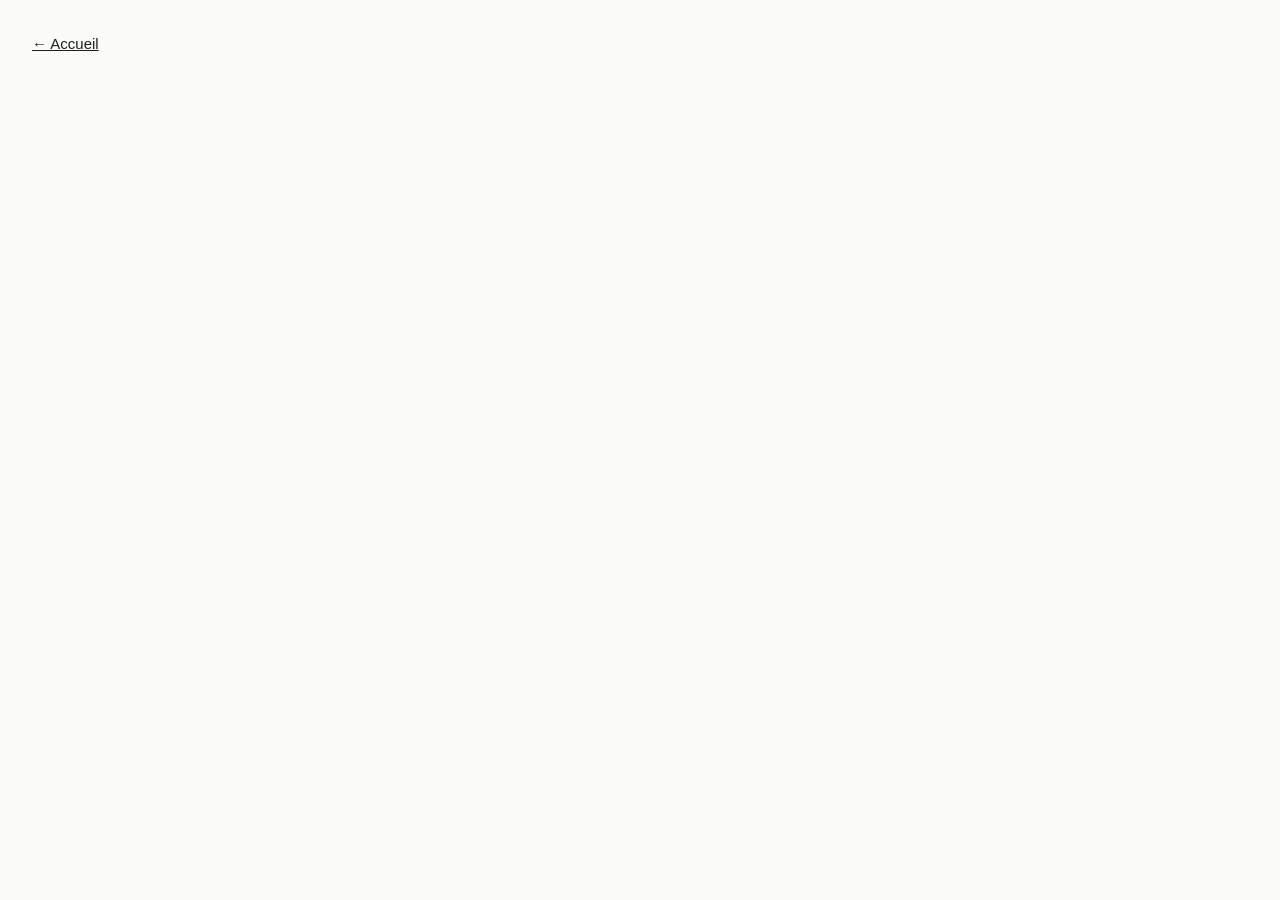
==== horaires-lieux.html @ 67353f93 "Version initiale stable du site" ====
<!DOCTYPE html><html lang="fr"><meta charset="utf-8"><title>Horaires & lieux</title><link rel="stylesheet" href="css/styles.css"><body><p style="padding:2rem"><a href="index.html">← Accueil</a></p></body></html>
---- css/styles.css ----
:root {
    --cream:#fbfcf8;
    --white:#fff;
    --sage:#97ad7b;
    --green:#6b8a48;
    --dark:#2f5838;
    --blue:#2f7798;
    --text:#1a211c;
    --line:#dce3d5;
    --serif:Georgia,"Times New Roman",serif;
    --sans:Arial,Helvetica,sans-serif;
    --content:1160px;
}

* { box-sizing:border-box; }
html { scroll-behavior:smooth; max-width:100%; overflow-x:clip; }
body {
    margin:0;
    max-width:100%;
    overflow-x:clip;
    background:var(--cream);
    color:var(--text);
    font:15px/1.55 var(--sans);
}
img { display:block; max-width:100%; }
a { color:inherit; }
h1,h2,h3,p,figure { margin-top:0; }
h1,h2,h3 {
    font-family:var(--serif);
    font-weight:400;
    color:var(--dark);
}
.sr-only {
    position:absolute!important;
    width:1px!important;
    height:1px!important;
    padding:0!important;
    margin:-1px!important;
    overflow:hidden!important;
    clip:rect(0,0,0,0)!important;
    white-space:nowrap!important;
    border:0!important;
}

.btn {
    min-height:46px;
    display:inline-flex;
    align-items:center;
    justify-content:center;
    padding:0 1.65rem;
    border:1px solid transparent;
    border-radius:999px;
    font:700 .92rem/1 var(--sans);
    text-decoration:none;
    cursor:pointer;
}
.btn-green { color:#fff; background:var(--green); }
.btn-outline {
    color:var(--dark);
    border-color:var(--green);
    background:rgba(255,255,255,.75);
}
.btn-blue { color:#fff; background:var(--blue); }

.site-header {
    position:relative;
    z-index:20;
    background:#fff;
}
.site-header__inner {
    width:min(calc(100% - 48px),var(--content));
    min-height:96px;
    margin:auto;
    display:flex;
    align-items:center;
    justify-content:space-between;
    gap:2rem;
}
.brand img { width:225px; }
.main-nav {
    display:flex;
    align-items:center;
    gap:2rem;
    font-weight:600;
}
.main-nav>a {
    position:relative;
    padding:.9rem 0;
    text-decoration:none;
    white-space:nowrap;
}
.main-nav>a.is-active { color:var(--green); }
.main-nav>a:not(.nav-button)::after {
    content:"";
    position:absolute;
    left:0;
    right:0;
    bottom:.45rem;
    height:1px;
    background:var(--green);
    transform:scaleX(0);
}
.main-nav>a.is-active::after,
.main-nav>a:hover::after { transform:scaleX(1); }
.main-nav .nav-button {
    min-height:44px;
    padding:0 1.55rem;
    display:inline-flex;
    align-items:center;
    border-radius:999px;
    background:var(--green);
    color:#fff;
}
.menu-toggle {
    display:none;
    border:0;
    background:transparent;
    padding:.5rem;
}
.menu-toggle>span:not(.sr-only) {
    width:24px;
    height:2px;
    display:block;
    margin:4px 0;
    background:var(--dark);
}

.hero {
    min-height:560px;
    display:grid;
    grid-template-columns:43% 57%;
    overflow:hidden;
    background:#fbfcf8;
}
.hero__copy {
    position:relative;
    z-index:2;
    display:flex;
    flex-direction:column;
    align-items:center;
    justify-content:center;
    padding:42px 34px 48px max(34px,calc((100vw - var(--content))/2));
    text-align:center;
}
.hero__ring {
    position:absolute;
    z-index:-1;
    width:555px;
    height:555px;
    left:max(-90px,calc((100vw - var(--content))/2 - 90px));
    top:10px;
    border:14px solid rgba(145,173,122,.14);
    border-right-color:transparent;
    border-radius:50%;
    transform:rotate(-18deg);
}
.hero__ring::after {
    content:"";
    position:absolute;
    inset:17px;
    border:3px solid rgba(145,173,122,.13);
    border-left-color:transparent;
    border-radius:50%;
}
.hero h1 {
    margin-bottom:15px;
    font-size:clamp(3.6rem,5vw,5rem);
    line-height:.98;
    letter-spacing:-.035em;
}
.hero h1>span { display:block; }
.hero h1 small {
    display:block;
    margin-top:.33em;
    color:var(--green);
    font-size:.46em;
}
.leaf-separator {
    width:150px;
    display:flex;
    align-items:center;
    gap:10px;
    margin:0 auto 14px;
    color:var(--green);
}
.leaf-separator span {
    flex:1;
    height:1px;
    background:var(--sage);
}
.leaf-separator b {
    font-size:12px;
    transform:rotate(45deg);
}
.hero__tagline {
    margin-bottom:23px;
    font-family:var(--serif);
    font-size:1.14rem;
    line-height:1.5;
}
.hero__tagline i {
    padding:0 .28rem;
    font-style:normal;
}
.hero__actions { display:flex; gap:12px; }
.hero__visual {
    position:relative;
    min-width:0;
    margin:0;
    overflow:hidden;
}
.hero__visual::before {
    content:"";
    position:absolute;
    z-index:2;
    inset:0 auto 0 0;
    width:120px;
    background:linear-gradient(90deg,#fbfcf8 0%,rgba(251,252,248,.82) 32%,rgba(251,252,248,.2) 72%,transparent);
}
.hero__visual img {
    width:100%;
    height:100%;
    object-fit:cover;
}

.benefits {
    padding:38px 24px 30px;
    background:#fff;
}
.benefits__grid {
    width:min(100%,var(--content));
    margin:auto;
    display:grid;
    grid-template-columns:repeat(6,1fr);
}
.benefit {
    padding:0 20px;
    text-align:center;
}
.benefit+.benefit { border-left:1px solid var(--line); }
.benefit__icon {
    width:78px;
    height:78px;
    margin:0 auto 9px;
    display:grid;
    place-items:center;
    border:7px double #e5eadf;
    border-radius:50%;
    color:var(--green);
}
.benefit__icon img {
    width:52px;
    height:52px;
    display:block;
    color:inherit;
}
.benefit__icon--yin {
    color:var(--dark);
}
.benefit h3 {
    margin-bottom:8px;
    font-size:1.45rem;
}
.benefit>span {
    width:28px;
    height:1px;
    display:block;
    margin:0 auto 12px;
    background:var(--green);
}
.benefit p {
    margin:0;
    font-size:.79rem;
    line-height:1.7;
}
.benefit--blue .benefit__icon,
.benefit--blue h3 { color:var(--blue); }
.benefit--blue>span { background:var(--blue); }

.activities {
    padding:16px 24px 14px;
    background:#fff;
}
.activities__grid {
    width:min(100%,var(--content));
    margin:auto;
    display:grid;
    grid-template-columns:1fr 1fr;
    gap:22px;
}
.activity {
    min-height:315px;
    display:grid;
    grid-template-columns:42% 58%;
    overflow:hidden;
    border-radius:7px;
}
.activity--taiji {
    background:linear-gradient(110deg,#f1f4e8,#e5ecd9);
}
.activity--qigong {
    background:linear-gradient(110deg,#edf4f7,#deebf1);
}
.activity__text {
    padding:34px 0 26px 30px;
}
.activity__text h3 {
    margin-bottom:14px;
    font-size:2.2rem;
}
.activity--qigong h3 { color:var(--blue); }
.activity__line {
    width:36px;
    height:1px;
    display:block;
    margin-bottom:18px;
    background:var(--green);
}
.activity--qigong .activity__line { background:var(--blue); }
.activity__text p {
    max-width:185px;
    margin-bottom:22px;
    font-size:.87rem;
    line-height:1.62;
}
.activity__image {
    height:100%;
    overflow:hidden;
    border:7px double rgba(107,138,72,.45);
    border-radius:52% 0 0 52%;
}
.activity--qigong .activity__image {
    border-color:rgba(47,119,152,.42);
}
.activity__image img {
    width:100%;
    height:100%;
    object-fit:cover;
}

.lower {
    position:relative;
    width:min(calc(100% - 48px),var(--content));
    margin:auto;
    display:grid;
    grid-template-columns:1fr 1fr;
    align-items:start;
}
.lower::after {
    content:"";
    position:absolute;
    z-index:-1;
    left:50%;
    bottom:0;
    width:100vw;
    height:78px;
    transform:translateX(-50%);
    opacity:.5;
    background:
        linear-gradient(165deg,transparent 0 45%,#d3dfc8 46% 58%,transparent 59%),
        linear-gradient(15deg,transparent 0 48%,#e8eee2 49% 65%,transparent 66%);
}
.intro {
    min-height:440px;
    padding:46px 58px 72px 40px;
}
.intro h2 {
    margin-bottom:12px;
    text-align:center;
    font-size:2rem;
}
.leaf-separator--small {
    width:28px;
    margin-bottom:27px;
}
.intro p {
    margin-bottom:18px;
    line-height:1.65;
}
.intro__button {
    display:flex;
    width:fit-content;
    margin:36px auto 0;
}

.registration {
    padding:16px 24px 17px;
    border-radius:7px;
    background:linear-gradient(135deg,#fafaf5,#eef2e7);
}
.registration h2 {
    margin-bottom:1px;
    font-size:1.95rem;
}
.registration>p {
    margin-bottom:11px;
    font-size:.82rem;
}
.form-grid {
    display:grid;
    grid-template-columns:1fr 1fr;
    gap:7px 12px;
}
.form-grid label {
    display:block;
    font-size:.76rem;
    line-height:1.35;
}
.form-grid em {
    color:#bd4c42;
    font-style:normal;
}
.form-grid input {
    width:100%;
    height:34px;
    display:block;
    margin-top:3px;
    padding:5px 8px;
    border:1px solid #d4d9d0;
    border-radius:4px;
    background:#fff;
    font:inherit;
}
.field-birth { grid-column:2; }
.field-full { grid-column:1/-1; }
.form-submit {
    width:100%;
    min-height:35px;
    margin-top:10px;
    border-radius:4px;
}
.privacy {
    margin:9px 0 0;
    color:#5d665f;
    text-align:center;
    font-size:.68rem;
    line-height:1.45;
}

.site-footer {
    padding:22px max(24px,calc((100vw - var(--content))/2)) 12px;
    color:#fff;
    background:linear-gradient(100deg,#829e68,#67894c);
}
.site-footer__inner {
    display:grid;
    grid-template-columns:1.15fr 1fr .8fr;
    gap:55px;
    align-items:center;
}
.footer-brand img {
    width:205px;
    filter:brightness(0) invert(1);
    opacity:.95;
}
.site-footer h2 {
    margin:0 0 6px;
    color:#fff;
    font:700 .9rem var(--sans);
}
.site-footer p { margin:2px 0; }
.site-footer a {
    color:#fff;
    text-decoration:none;
}
.footer-contact { font-size:.8rem; }
.social-circle {
    width:34px;
    height:34px;
    display:grid;
    place-items:center;
    border-radius:50%;
    background:#fff;
    color:var(--green)!important;
    font:700 1.2rem var(--serif);
    text-decoration:none!important;
}
.social-circle:hover,
.social-circle:focus-visible {
    transform:translateY(-1px);
    outline:2px solid rgba(255,255,255,.65);
    outline-offset:3px;
}
.site-footer__bottom {
    margin-top:14px;
    padding-top:10px;
    display:flex;
    justify-content:space-between;
    gap:20px;
    border-top:1px solid rgba(255,255,255,.18);
    font-size:.68rem;
}
.site-footer__bottom p { margin:0; }
.site-footer__bottom span { padding:0 12px; }

@media (max-width:1020px) {
    .brand img { width:190px; }
    .main-nav { gap:1.1rem; }
    .hero {
        grid-template-columns:46% 54%;
        min-height:500px;
    }
    .hero h1 { font-size:3.55rem; }
    .hero__ring {
        width:485px;
        height:485px;
    }
    .benefits__grid {
        grid-template-columns:repeat(3,1fr);
        row-gap:34px;
    }
    .benefit:nth-child(4) { border-left:0; }
    .activity { grid-template-columns:47% 53%; }
    .lower { grid-template-columns:44% 56%; }
    .intro { padding-inline:22px 30px; }
}

@media (max-width:760px) {
    .site-header__inner { min-height:76px; }
    .brand img { width:168px; }
    .menu-toggle { display:block; }

    .main-nav {
        position:absolute;
        top:100%;
        left:0;
        right:0;
        display:none;
        flex-direction:column;
        align-items:stretch;
        gap:0;
        padding:12px 20px 20px;
        background:#fff;
        border-top:1px solid var(--line);
    }
    .main-nav.is-open { display:flex; }
    .main-nav>a { padding:.8rem 0; }
    .main-nav .nav-button {
        justify-content:center;
        margin-top:.5rem;
        padding:.8rem 1rem;
    }

    .hero {
        display:flex;
        flex-direction:column;
        min-height:0;
    }
    .hero__copy {
        min-height:420px;
        padding:52px 24px 42px;
    }
    .hero__ring {
        width:400px;
        height:400px;
        left:50%;
        top:10px;
        transform:translateX(-50%) rotate(-18deg);
    }
    .hero h1 {
        font-size:clamp(3rem,12vw,4.1rem);
    }
    .hero__visual { height:360px; }
    .hero__visual::before {
        width:100%;
        height:55px;
        inset:0 0 auto;
        background:linear-gradient(180deg,#fbfcf8,transparent);
    }

    .benefits {
        padding:28px 14px 24px;
    }
    .benefits__grid {
        grid-template-columns:repeat(3,1fr);
        row-gap:22px;
    }
    .benefit {
        padding:0 10px;
    }
    .benefit:nth-child(4) { border-left:0; }
    .benefit__icon {
        width:62px;
        height:62px;
        border-width:5px;
        margin-bottom:6px;
    }
    .benefit__icon img {
        width:40px;
        height:40px;
    }
    .benefit h3 {
        margin-bottom:5px;
        font-size:1.12rem;
    }
    .benefit>span {
        margin-bottom:8px;
    }
    .benefit p {
        font-size:.71rem;
        line-height:1.45;
    }

    .activities__grid { grid-template-columns:1fr; }

    .lower {
        width:min(calc(100% - 32px),var(--content));
        grid-template-columns:1fr;
    }
    .intro {
        min-height:auto;
        padding:44px 20px 70px;
    }

    .registration { margin-bottom:20px; }

    .site-footer__inner {
        grid-template-columns:1fr 1fr;
        gap:28px;
    }
    .footer-social { grid-column:1/-1; }

    .site-footer__bottom {
        flex-direction:column;
    }
}

@media (max-width:520px) {
    .hero__actions {
        flex-direction:column;
        width:min(100%,280px);
    }
    .hero__actions .btn { width:100%; }

    .benefits__grid { grid-template-columns:repeat(2,1fr); }
    .benefit,
    .benefit:nth-child(even),
    .benefit:nth-child(4) { border-left:0; }
    .benefit:nth-child(even) { border-left:1px solid var(--line); }
    .benefit+.benefit {
        padding-top:0;
        border-top:0;
    }
    .benefit:nth-child(n+3) {
        padding-top:18px;
        border-top:1px solid var(--line);
    }

    .activity { grid-template-columns:1fr; }
    .activity__text { padding:28px; }
    .activity__text p { max-width:none; }
    .activity__image {
        min-height:280px;
        border-radius:45% 45% 0 0;
    }

    .form-grid { grid-template-columns:1fr; }
    .field-birth,
    .field-full { grid-column:auto; }

    .site-footer__inner { grid-template-columns:1fr; }
}
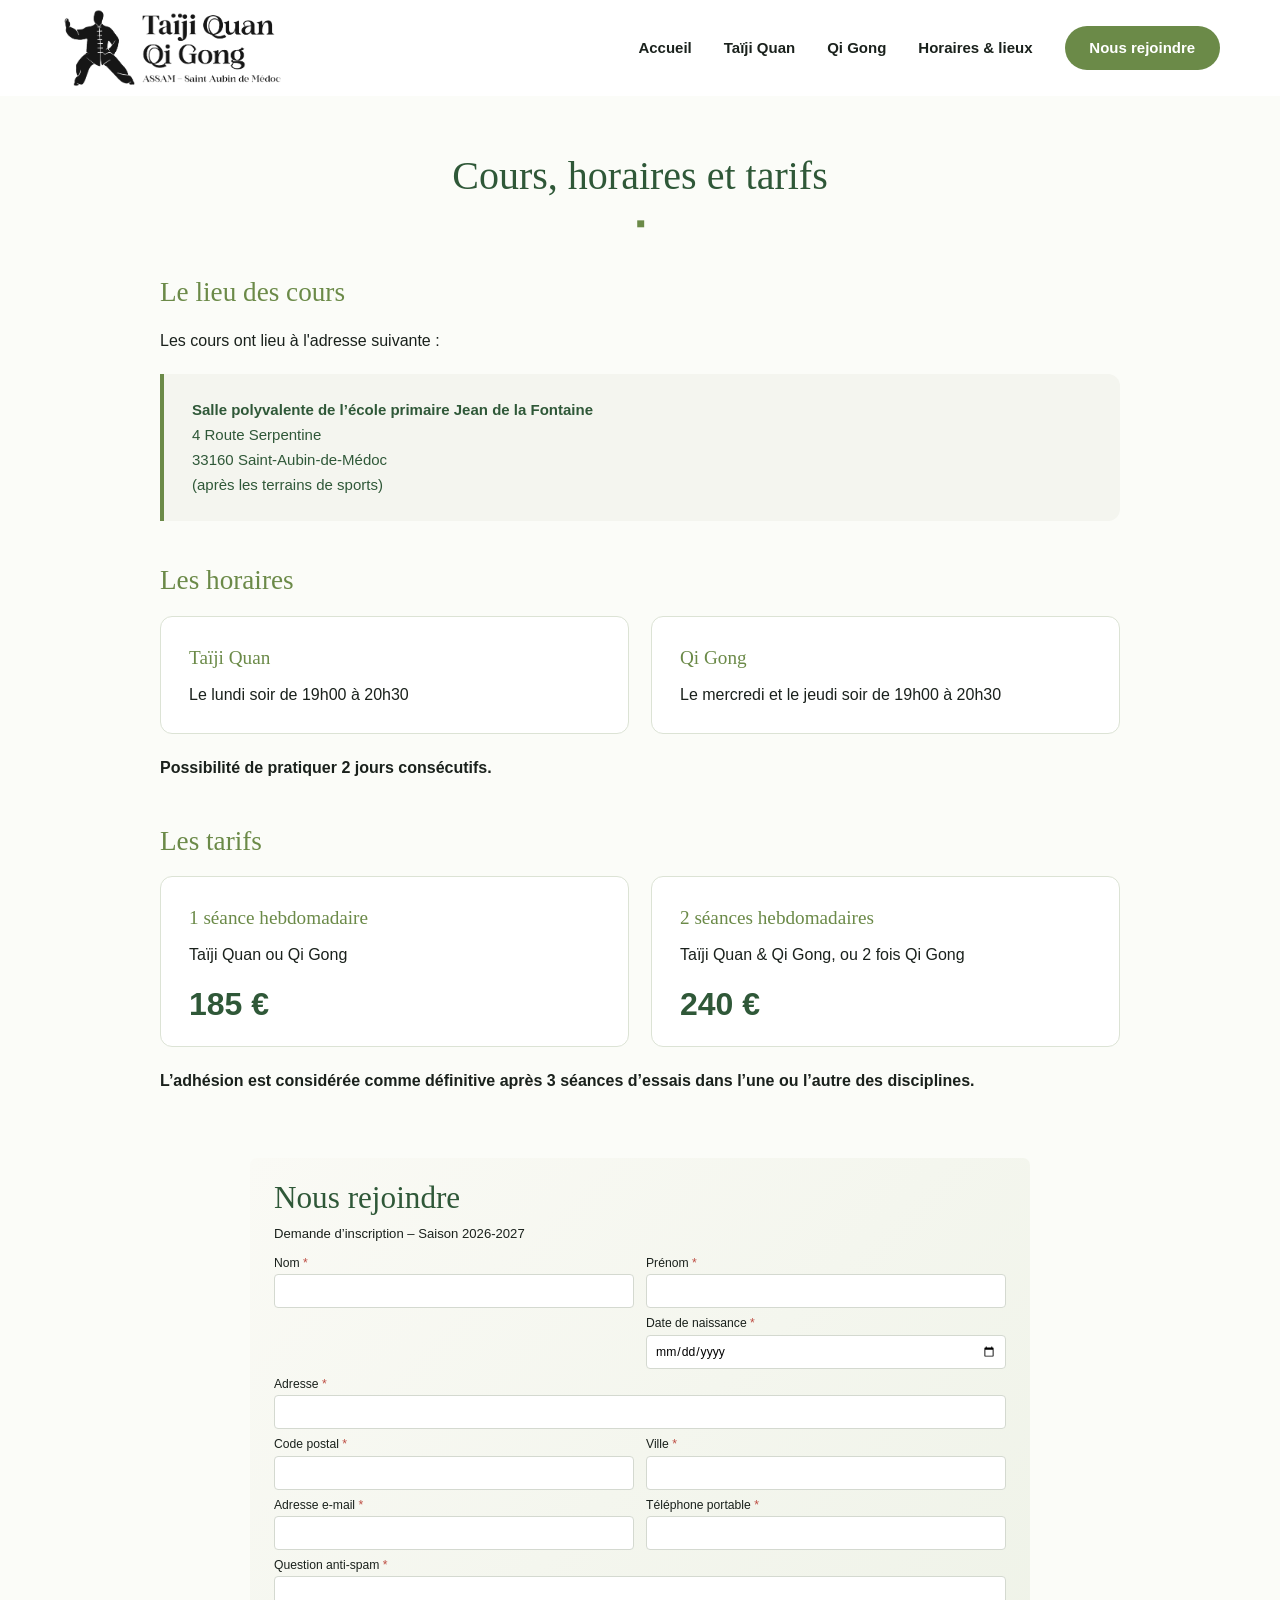
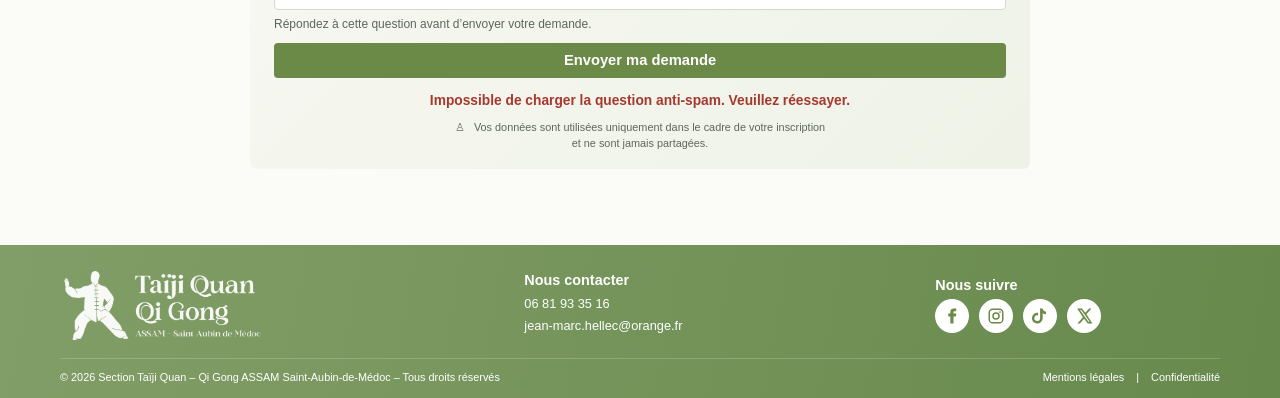
==== commit e34720f4: "Créer la page cours horaires et tarifs" ====
--- a/horaires-lieux.html
+++ b/horaires-lieux.html
@@ -1 +1,184 @@
-<!DOCTYPE html><html lang="fr"><meta charset="utf-8"><title>Horaires & lieux</title><link rel="stylesheet" href="css/styles.css"><body><p style="padding:2rem"><a href="index.html">← Accueil</a></p></body></html>+<!DOCTYPE html>
+<html lang="fr">
+<head>
+    <meta charset="UTF-8">
+    <meta name="viewport" content="width=device-width, initial-scale=1.0">
+    <meta name="description" content="Découvrez les cours de Taïji Quan et Qi Gong à Saint-Aubin-de-Médoc : horaires, tarifs et lieu des cours.">
+    <meta name="robots" content="index,follow">
+    <title>Cours, horaires et tarifs Taïji Quan &amp; Qi Gong à Saint-Aubin-de-Médoc | ASSAM</title>
+    <link rel="stylesheet" href="css/styles.css">
+</head>
+<body>
+<header class="site-header">
+    <div class="site-header__inner">
+        <a class="brand" href="index.html" aria-label="Accueil - Taïji Quan et Qi Gong ASSAM Saint-Aubin-de-Médoc">
+            <img src="assets/images/logo.png" alt="Taïji Quan Qi Gong ASSAM Saint-Aubin-de-Médoc">
+        </a>
+
+        <button class="menu-toggle" type="button" aria-expanded="false" aria-controls="main-nav">
+            <span></span><span></span><span></span>
+            <span class="sr-only">Ouvrir le menu</span>
+        </button>
+
+        <nav id="main-nav" class="main-nav" aria-label="Navigation principale">
+            <a href="index.html">Accueil</a>
+            <a href="tai-ji-quan.html">Taïji Quan</a>
+            <a href="qi-gong.html">Qi Gong</a>
+            <a href="horaires-lieux.html">Horaires &amp; lieux</a>
+            <a class="nav-button" href="#inscription">Nous rejoindre</a>
+        </nav>
+    </div>
+</header>
+
+<main class="inner-page">
+    <article class="inner-page__content schedule-page" aria-labelledby="inner-page-title">
+        <h1 id="inner-page-title">Cours, horaires et tarifs</h1>
+
+        <div class="leaf-separator leaf-separator--small" aria-hidden="true">
+            <b>◆</b>
+        </div>
+
+        <section class="schedule-section" aria-labelledby="location-title">
+            <h2 id="location-title">Le lieu des cours</h2>
+            <p>Les cours ont lieu à l'adresse suivante :</p>
+            <address class="course-address">
+                <strong>Salle polyvalente de l’école primaire Jean de la Fontaine</strong>
+                <span>4 Route Serpentine</span>
+                <span>33160 Saint-Aubin-de-Médoc</span>
+                <span>(après les terrains de sports)</span>
+            </address>
+        </section>
+
+        <section class="schedule-section" aria-labelledby="schedule-title">
+            <h2 id="schedule-title">Les horaires</h2>
+            <div class="schedule-grid">
+                <div class="schedule-card">
+                    <h3>Taïji Quan</h3>
+                    <p>Le lundi soir de 19h00 à 20h30</p>
+                </div>
+                <div class="schedule-card">
+                    <h3>Qi Gong</h3>
+                    <p>Le mercredi et le jeudi soir de 19h00 à 20h30</p>
+                </div>
+            </div>
+            <p class="schedule-note">Possibilité de pratiquer 2 jours consécutifs.</p>
+        </section>
+
+        <section class="schedule-section" aria-labelledby="pricing-title">
+            <h2 id="pricing-title">Les tarifs</h2>
+            <div class="pricing-grid">
+                <div class="pricing-card">
+                    <h3>1 séance hebdomadaire</h3>
+                    <p>Taïji Quan ou Qi Gong</p>
+                    <strong class="price">185 €</strong>
+                </div>
+                <div class="pricing-card">
+                    <h3>2 séances hebdomadaires</h3>
+                    <p>Taïji Quan &amp; Qi Gong, ou 2 fois Qi Gong</p>
+                    <strong class="price">240 €</strong>
+                </div>
+            </div>
+            <p class="trial-note">L’adhésion est considérée comme définitive après 3 séances d’essais dans l’une ou l’autre des disciplines.</p>
+        </section>
+    </article>
+
+    <section class="inner-registration-wrapper" aria-label="Inscription">
+        <section id="inscription" class="registration" aria-labelledby="registration-title">
+            <h2 id="registration-title">Nous rejoindre</h2>
+            <p>Demande d’inscription – Saison 2026-2027</p>
+
+            <form action="sheet.php" method="post">
+                <div class="form-grid">
+                    <label>Nom <em>*</em>
+                        <input type="text" name="nom" autocomplete="family-name" required>
+                    </label>
+
+                    <label>Prénom <em>*</em>
+                        <input type="text" name="prenom" autocomplete="given-name" required>
+                    </label>
+
+                    <label class="field-birth">Date de naissance <em>*</em>
+                        <input type="date" name="naissance" autocomplete="bday" required>
+                    </label>
+
+                    <label class="field-full">Adresse <em>*</em>
+                        <input type="text" name="adresse" autocomplete="street-address" required>
+                    </label>
+
+                    <label>Code postal <em>*</em>
+                        <input type="text" name="code_postal" autocomplete="postal-code" inputmode="numeric" required>
+                    </label>
+
+                    <label>Ville <em>*</em>
+                        <input type="text" name="ville" autocomplete="address-level2" required>
+                    </label>
+
+                    <label>Adresse e-mail <em>*</em>
+                        <input type="email" name="email" autocomplete="email" required>
+                    </label>
+
+                    <label>Téléphone portable <em>*</em>
+                        <input type="tel" name="telephone" autocomplete="tel" required>
+                    </label>
+
+                    <label class="honeypot" aria-hidden="true">Ne pas remplir ce champ
+                        <input type="text" name="website" tabindex="-1" autocomplete="off">
+                    </label>
+
+                    <label class="field-full captcha-field"><span id="captcha-question">Question anti-spam</span> <em>*</em>
+                        <input type="number" name="captcha" inputmode="numeric" aria-describedby="captcha-help" required>
+                        <input type="hidden" name="captcha_token" id="captcha-token">
+                        <small id="captcha-help">Répondez à cette question avant d’envoyer votre demande.</small>
+                    </label>
+                </div>
+
+                <button class="btn btn-green form-submit" type="submit">Envoyer ma demande</button>
+
+                <p class="form-status" role="status" aria-live="polite"></p>
+
+                <p class="privacy">♙ &nbsp; Vos données sont utilisées uniquement dans le cadre de votre inscription<br>et ne sont jamais partagées.</p>
+            </form>
+        </section>
+    </section>
+</main>
+
+<footer class="site-footer">
+    <div class="site-footer__inner">
+        <div class="footer-brand">
+            <img src="assets/images/logo.png" alt="Taïji Quan Qi Gong ASSAM Saint-Aubin-de-Médoc">
+        </div>
+
+        <div class="footer-contact">
+            <h2>Nous contacter</h2>
+            <p><a href="tel:+33681933516">06 81 93 35 16</a></p>
+            <p><a href="mailto:jean-marc.hellec@orange.fr">jean-marc.hellec@orange.fr</a></p>
+        </div>
+
+        <div class="footer-social">
+            <h2>Nous suivre</h2>
+            <div class="social-links">
+                <a class="social-circle" href="#" aria-label="Facebook de la section Taïji Quan et Qi Gong">
+                    <svg viewBox="0 0 24 24" aria-hidden="true"><path d="M14 8.5V6.8c0-.8.5-1 1-1h2.6V2.1L14.4 2C11 2 9.8 4 9.8 6.5v2H7v4.2h2.8V22H14v-9.3h3.2l.5-4.2H14Z"/></svg>
+                </a>
+                <a class="social-circle" href="#" aria-label="Instagram de la section Taïji Quan et Qi Gong">
+                    <svg viewBox="0 0 24 24" aria-hidden="true"><path d="M7.5 2h9A5.5 5.5 0 0 1 22 7.5v9a5.5 5.5 0 0 1-5.5 5.5h-9A5.5 5.5 0 0 1 2 16.5v-9A5.5 5.5 0 0 1 7.5 2Zm0 2A3.5 3.5 0 0 0 4 7.5v9A3.5 3.5 0 0 0 7.5 20h9a3.5 3.5 0 0 0 3.5-3.5v-9A3.5 3.5 0 0 0 16.5 4h-9Zm9.8 1.5a1.2 1.2 0 1 1 0 2.4 1.2 1.2 0 0 1 0-2.4ZM12 7a5 5 0 1 1 0 10 5 5 0 0 1 0-10Zm0 2a3 3 0 1 0 0 6 3 3 0 0 0 0-6Z"/></svg>
+                </a>
+                <a class="social-circle" href="#" aria-label="TikTok de la section Taïji Quan et Qi Gong">
+                    <svg viewBox="0 0 24 24" aria-hidden="true"><path d="M15.6 2c.3 2.5 1.7 4 4.4 4.2v3.4a8 8 0 0 1-4.4-1.3v6.5A7.2 7.2 0 1 1 9.4 7.7v3.5a3.8 3.8 0 1 0 2.7 3.6V2h3.5Z"/></svg>
+                </a>
+                <a class="social-circle" href="#" aria-label="X de la section Taïji Quan et Qi Gong">
+                    <svg viewBox="0 0 24 24" aria-hidden="true"><path d="M18.9 2H22l-6.8 7.8L23.2 22H17l-4.9-6.4L6.5 22H3.3l7.3-8.4L2.9 2h6.4l4.4 5.8L18.9 2Zm-1.1 17.8h1.7L8.4 4.1H6.6l11.2 15.7Z"/></svg>
+                </a>
+            </div>
+        </div>
+    </div>
+
+    <div class="site-footer__bottom">
+        <p>© 2026 Section Taïji Quan – Qi Gong ASSAM Saint-Aubin-de-Médoc – Tous droits réservés</p>
+        <p><a href="#">Mentions légales</a><span>|</span><a href="#">Confidentialité</a></p>
+    </div>
+</footer>
+
+<script src="js/main.js"></script>
+</body>
+</html>
--- a/css/styles.css
+++ b/css/styles.css
@@ -660,3 +660,195 @@
 
     .site-footer__inner { grid-template-columns:1fr; }
 }
+
+/* Course location, schedule and pricing */
+.schedule-section {
+    margin-top:42px;
+}
+.schedule-section h2 {
+    margin-top:0;
+}
+.course-address {
+    padding:24px 28px;
+    border-left:4px solid var(--green);
+    border-radius:0 12px 12px 0;
+    background:#f4f5ef;
+    color:var(--dark);
+    font-style:normal;
+    line-height:1.65;
+}
+.course-address strong,
+.course-address span {
+    display:block;
+}
+.schedule-grid,
+.pricing-grid {
+    display:grid;
+    grid-template-columns:repeat(2,minmax(0,1fr));
+    gap:22px;
+}
+.schedule-card,
+.pricing-card {
+    padding:26px 28px;
+    border:1px solid var(--line);
+    border-radius:12px;
+    background:#fff;
+}
+.schedule-card h3,
+.pricing-card h3 {
+    margin-bottom:10px;
+    color:var(--green);
+    font-size:1.2rem;
+}
+.schedule-page .schedule-card p,
+.schedule-page .pricing-card p {
+    margin-bottom:0;
+    line-height:1.55;
+}
+.price {
+    display:block;
+    margin-top:20px;
+    color:var(--dark);
+    font-size:2rem;
+    line-height:1;
+}
+.schedule-page .schedule-note,
+.schedule-page .trial-note {
+    margin-top:20px;
+    font-weight:600;
+}
+
+@media (max-width:760px) {
+    .schedule-grid,
+    .pricing-grid {
+        grid-template-columns:1fr;
+    }
+}
+
+@media (max-width:520px) {
+    .course-address,
+    .schedule-card,
+    .pricing-card {
+        padding:21px 20px;
+    }
+}
+
+/* Social links and registration form feedback */
+.social-links {
+    display:flex;
+    align-items:center;
+    gap:10px;
+}
+.social-circle {
+    display:inline-flex;
+    align-items:center;
+    justify-content:center;
+}
+.social-circle svg {
+    width:18px;
+    height:18px;
+    fill:currentColor;
+}
+.captcha-field small {
+    display:block;
+    margin-top:6px;
+    color:#5d665f;
+    font-size:.75rem;
+    font-style:normal;
+}
+.honeypot {
+    position:absolute !important;
+    width:1px !important;
+    height:1px !important;
+    padding:0 !important;
+    margin:-1px !important;
+    overflow:hidden !important;
+    clip:rect(0,0,0,0) !important;
+    white-space:nowrap !important;
+    border:0 !important;
+}
+.form-status {
+    min-height:1.4em;
+    margin:12px 0 0;
+    font-size:.86rem;
+    font-weight:600;
+    text-align:center;
+}
+.form-status--pending { color:#5d665f; }
+.form-status--success { color:var(--green); }
+.form-status--error { color:#a6382e; }
+.form-submit:disabled {
+    cursor:wait;
+    opacity:.65;
+}
+
+/* Simple content page */
+.inner-page {
+    padding:56px 24px 76px;
+}
+.inner-page__content {
+    width:min(100%,960px);
+    margin:auto;
+}
+.inner-page__content h1 {
+    margin-bottom:14px;
+    text-align:center;
+    font-size:2.5rem;
+    line-height:1.2;
+}
+.inner-page__content .leaf-separator {
+    justify-content:center;
+    margin-bottom:32px;
+}
+.inner-page__content h2 {
+    margin:42px 0 17px;
+    color:var(--green);
+    font-size:1.7rem;
+    line-height:1.3;
+}
+.inner-page__content p {
+    margin-bottom:20px;
+    font-size:1rem;
+    line-height:1.72;
+    text-align:left;
+}
+.inner-page__content p:last-child {
+    margin-bottom:0;
+}
+.inner-page__content p a {
+    color:var(--green);
+    font-weight:600;
+    text-decoration:underline;
+    text-decoration-thickness:1px;
+    text-underline-offset:3px;
+    transition:color .2s ease;
+}
+.inner-page__content p a:hover {
+    color:var(--dark);
+}
+.inner-registration-wrapper {
+    width:min(100%,780px);
+    margin:64px auto 0;
+}
+
+@media (max-width:760px) {
+    .inner-page {
+        padding:42px 20px 58px;
+    }
+    .inner-page__content h1 {
+        font-size:2.2rem;
+    }
+}
+
+@media (max-width:520px) {
+    .inner-page {
+        padding:34px 18px 48px;
+    }
+    .inner-page__content h1 {
+        font-size:2rem;
+    }
+    .inner-page__content h2 {
+        margin-top:36px;
+        font-size:1.6rem;
+    }
+}
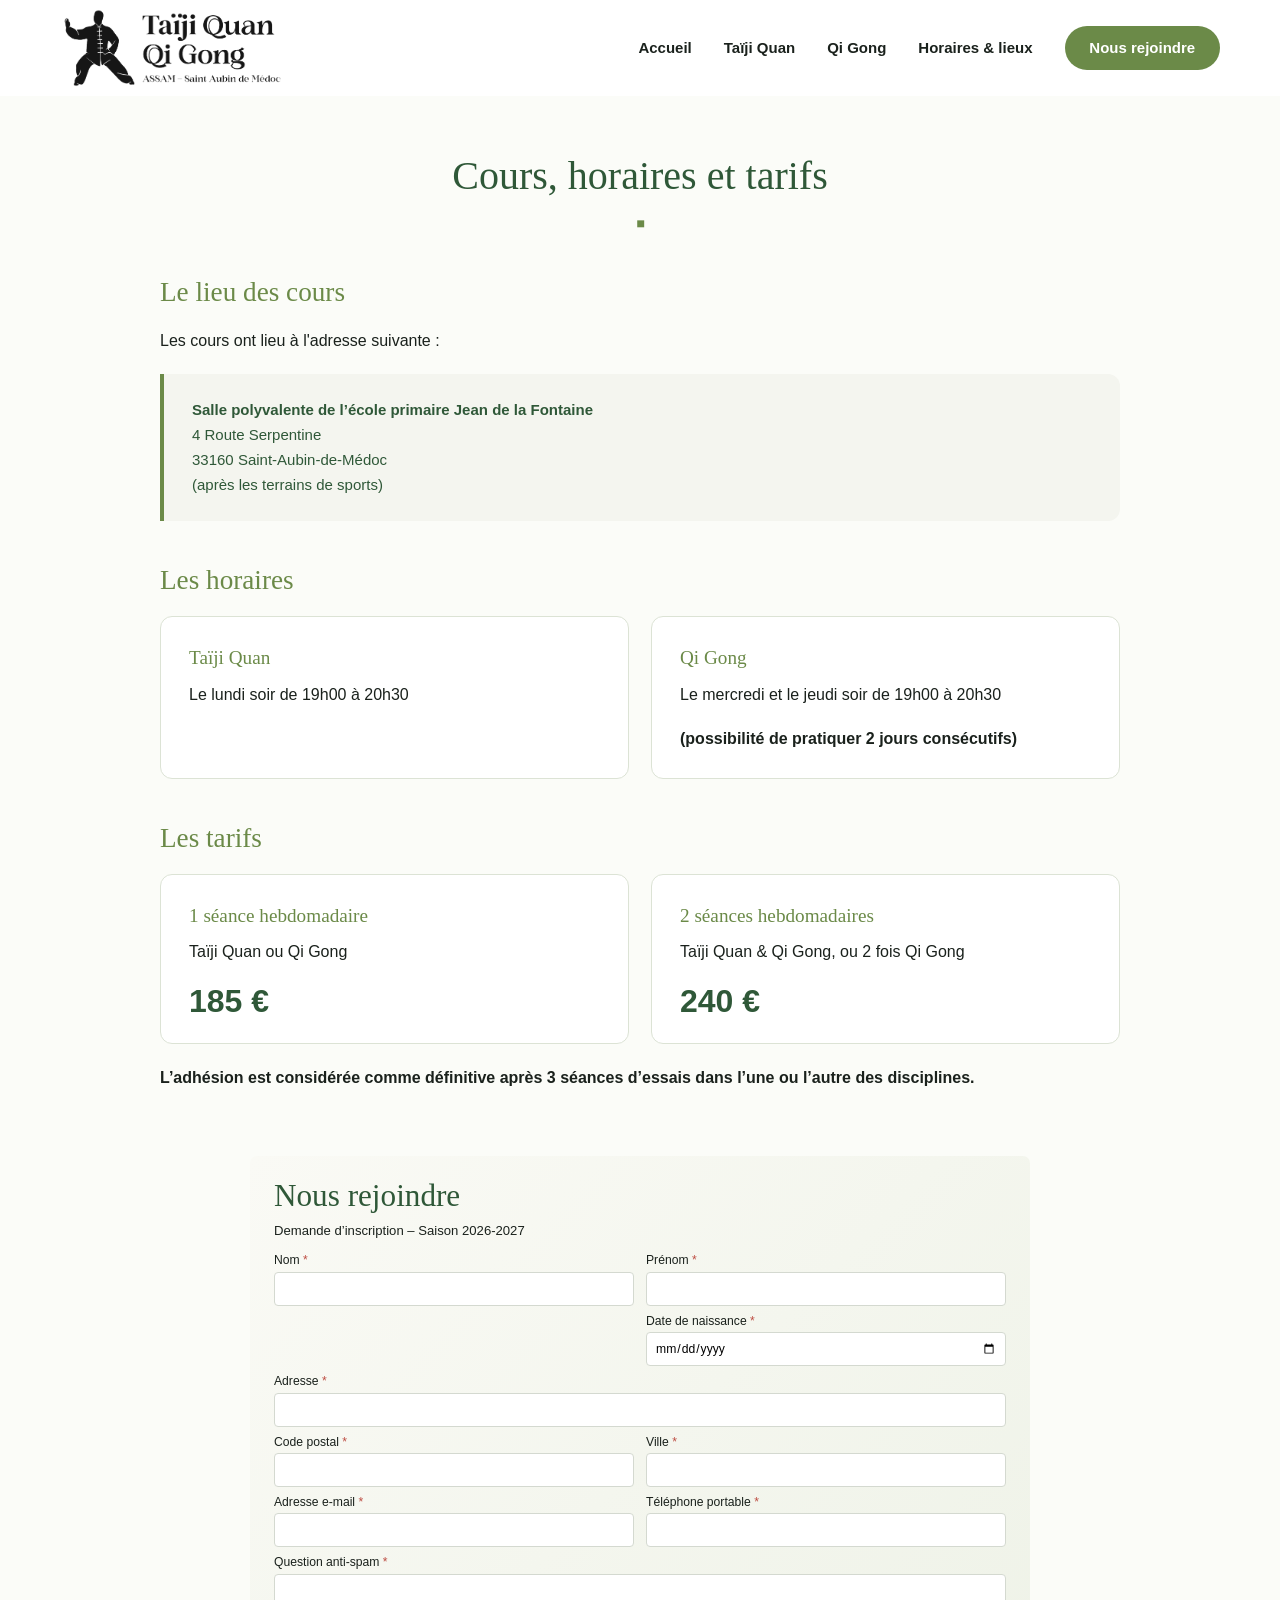
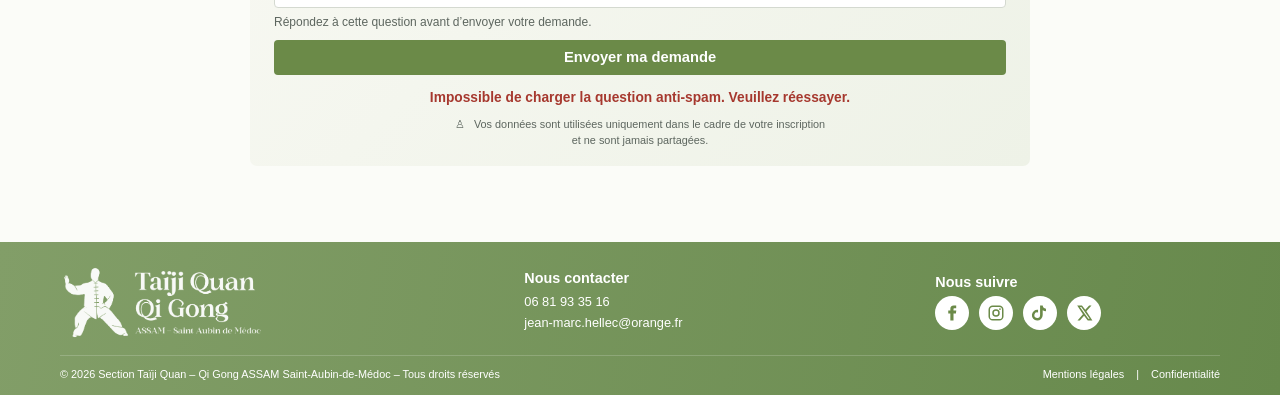
==== commit f93ee393: "Ajouter la précision aux horaires de Qi Gong" ====
--- a/horaires-lieux.html
+++ b/horaires-lieux.html
@@ -59,9 +59,9 @@
                 <div class="schedule-card">
                     <h3>Qi Gong</h3>
                     <p>Le mercredi et le jeudi soir de 19h00 à 20h30</p>
+                    <p class="schedule-note">(possibilité de pratiquer 2 jours consécutifs)</p>
                 </div>
             </div>
-            <p class="schedule-note">Possibilité de pratiquer 2 jours consécutifs.</p>
         </section>
 
         <section class="schedule-section" aria-labelledby="pricing-title">
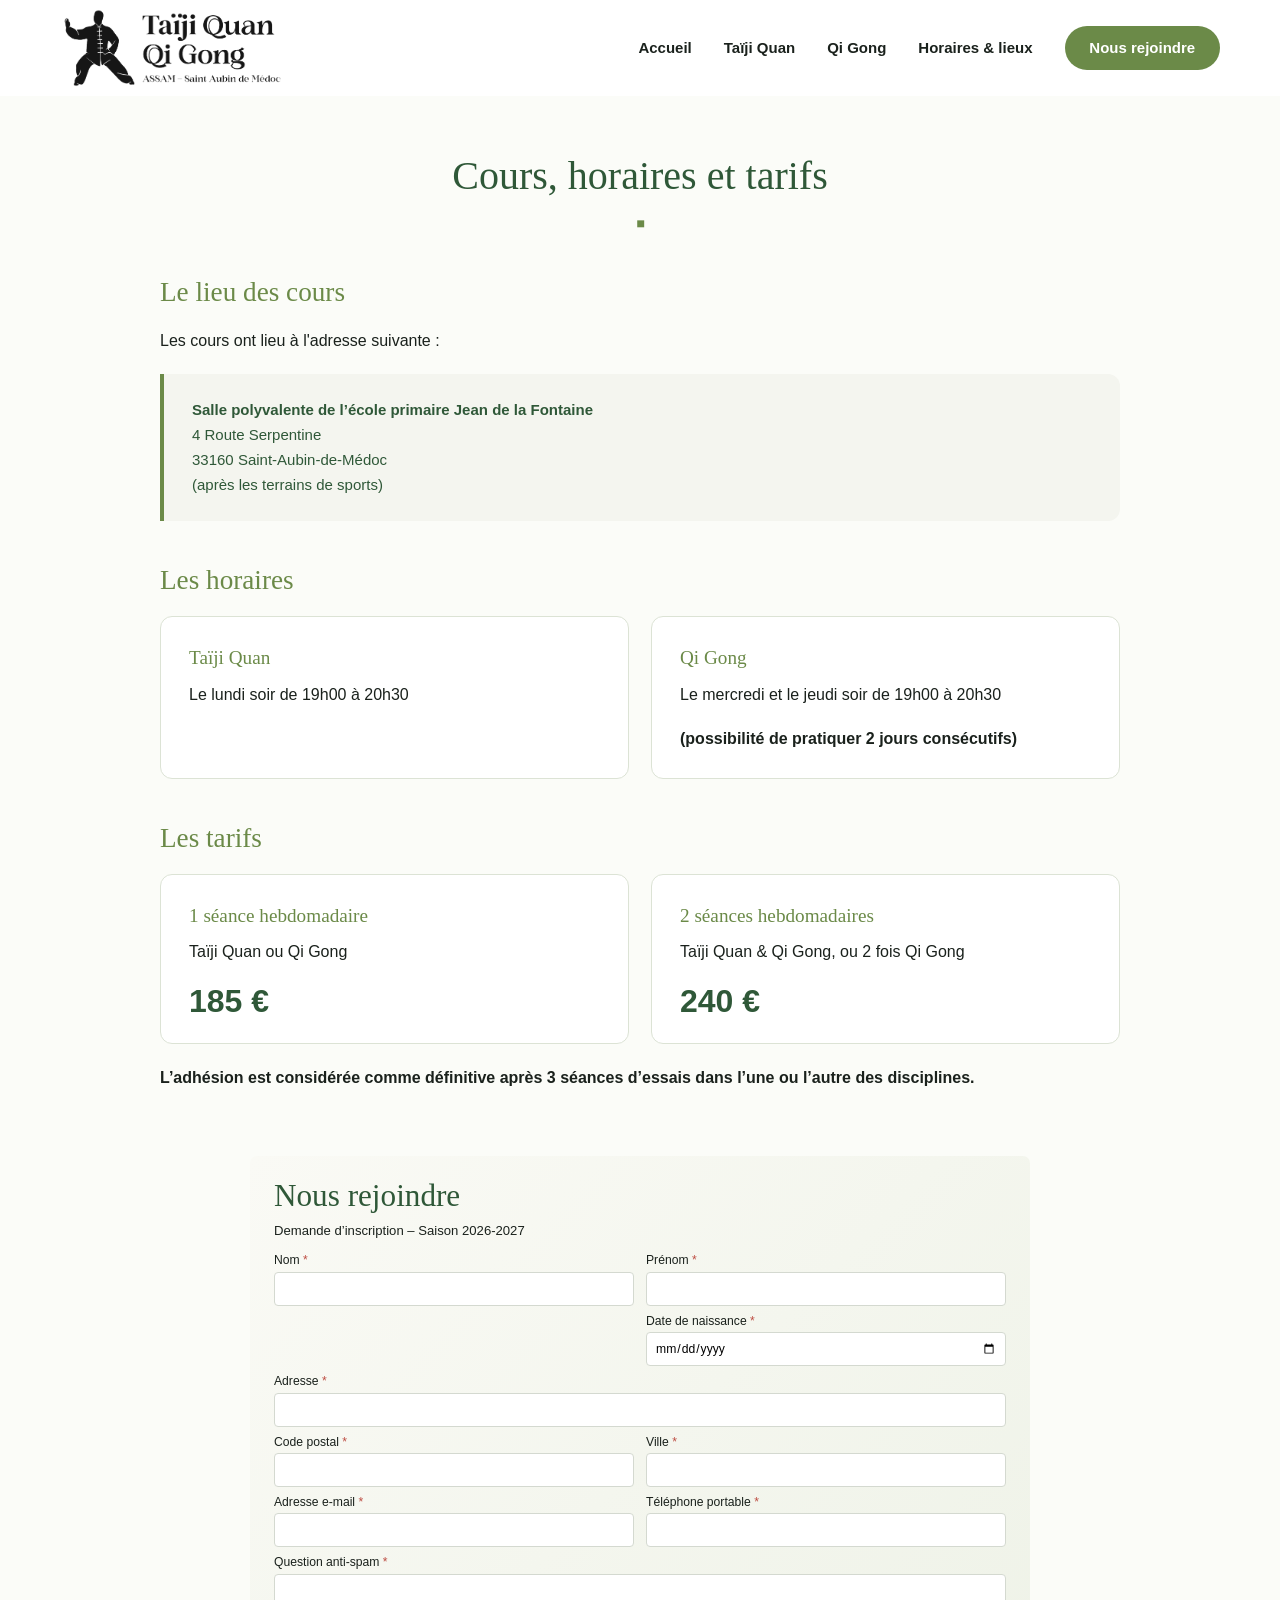
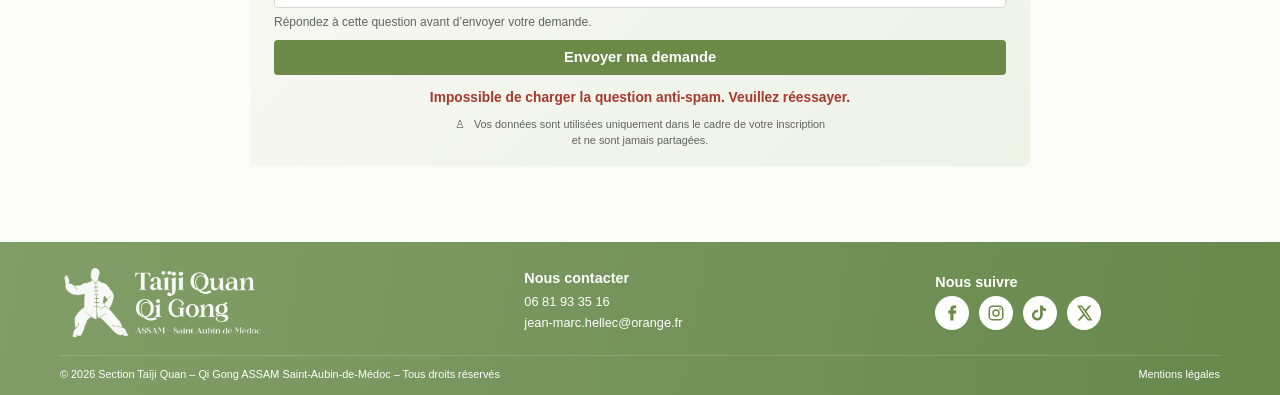
==== commit c3ab3261: "Ajoute la page des mentions légales" ====
--- a/horaires-lieux.html
+++ b/horaires-lieux.html
@@ -175,7 +175,7 @@
 
     <div class="site-footer__bottom">
         <p>© 2026 Section Taïji Quan – Qi Gong ASSAM Saint-Aubin-de-Médoc – Tous droits réservés</p>
-        <p><a href="#">Mentions légales</a><span>|</span><a href="#">Confidentialité</a></p>
+        <p><a href="mentions-legales.html">Mentions légales</a></p>
     </div>
 </footer>
 
